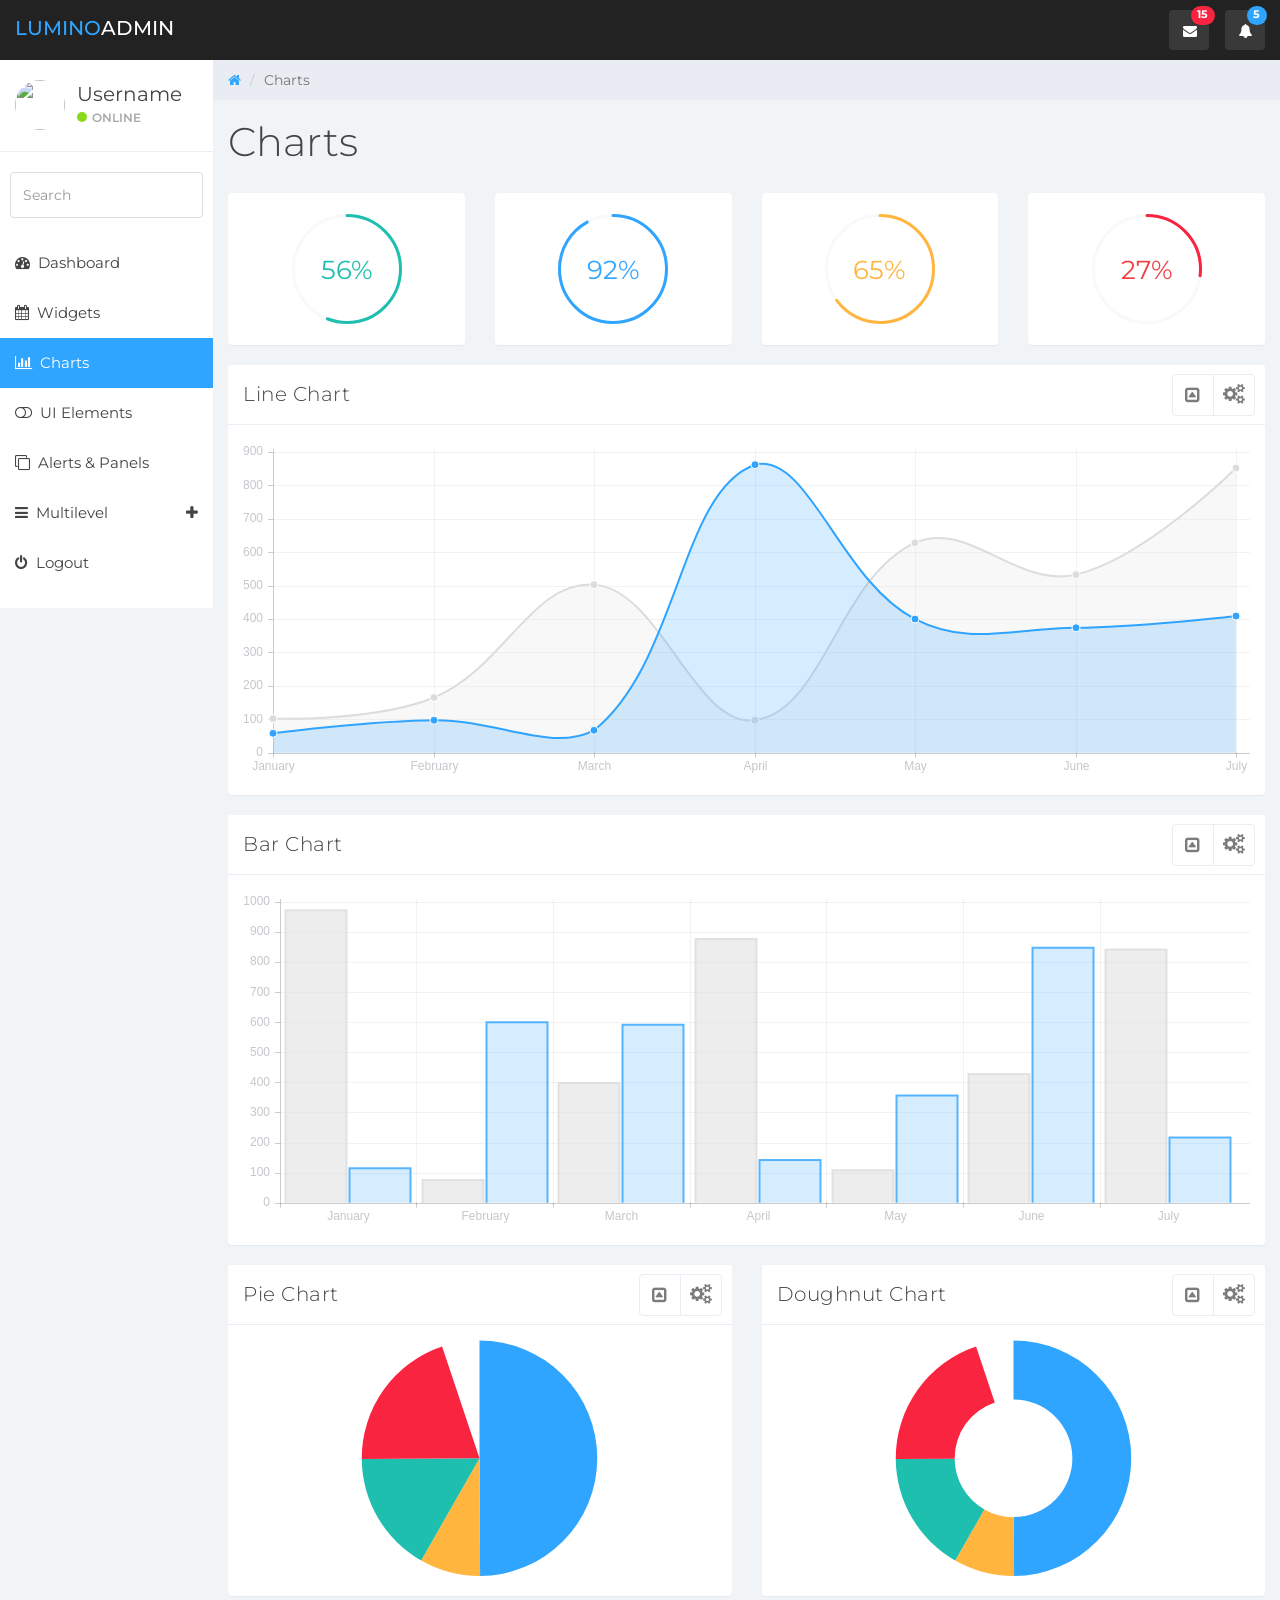
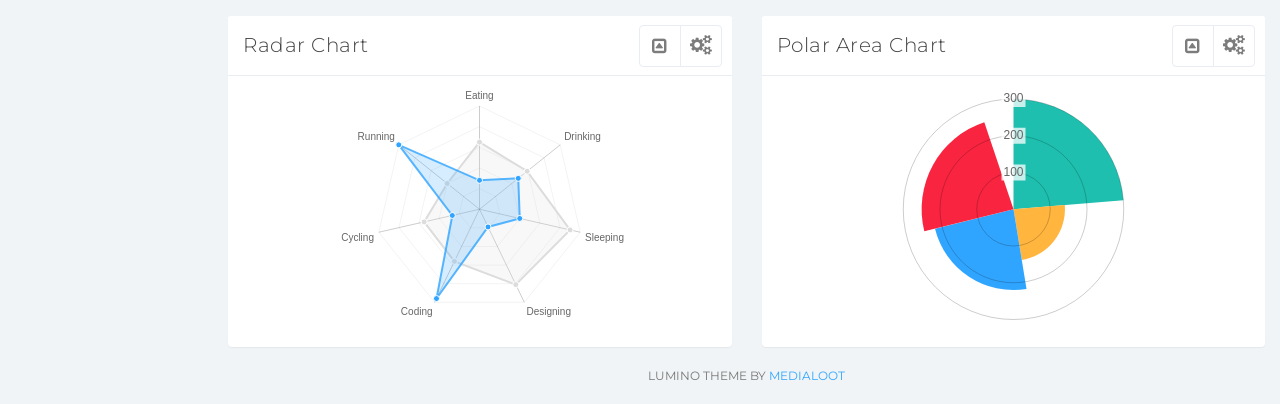
==== examples/Lumino Admin Bootstrap Template/lumino/charts.html @ a5c11920 "first commit" ====
<!DOCTYPE html>
<html>
<head>
	<meta charset="utf-8">
	<meta name="viewport" content="width=device-width, initial-scale=1">
	<title>Lumino - Charts</title>
	<link href="css/bootstrap.min.css" rel="stylesheet">
	<link href="css/font-awesome.min.css" rel="stylesheet">
	<link href="css/datepicker3.css" rel="stylesheet">
	<link href="css/styles.css" rel="stylesheet">
	
	<!--Custom Font-->
	<link href="https://fonts.googleapis.com/css?family=Montserrat:300,300i,400,400i,500,500i,600,600i,700,700i" rel="stylesheet">
	<!--[if lt IE 9]>
	<script src="js/html5shiv.js"></script>
	<script src="js/respond.min.js"></script>
	<![endif]-->
</head>
<body>
	<nav class="navbar navbar-custom navbar-fixed-top" role="navigation">
		<div class="container-fluid">
			<div class="navbar-header">
				<button type="button" class="navbar-toggle collapsed" data-toggle="collapse" data-target="#sidebar-collapse"><span class="sr-only">Toggle navigation</span>
					<span class="icon-bar"></span>
					<span class="icon-bar"></span>
					<span class="icon-bar"></span></button>
				<a class="navbar-brand" href="#"><span>Lumino</span>Admin</a>
				<ul class="nav navbar-top-links navbar-right">
					<li class="dropdown"><a class="dropdown-toggle count-info" data-toggle="dropdown" href="#">
						<em class="fa fa-envelope"></em><span class="label label-danger">15</span>
					</a>
						<ul class="dropdown-menu dropdown-messages">
							<li>
								<div class="dropdown-messages-box"><a href="profile.html" class="pull-left">
									<img alt="image" class="img-circle" src="http://placehold.it/40/30a5ff/fff">
									</a>
									<div class="message-body"><small class="pull-right">3 mins ago</small>
										<a href="#"><strong>John Doe</strong> commented on <strong>your photo</strong>.</a>
									<br /><small class="text-muted">1:24 pm - 25/03/2015</small></div>
								</div>
							</li>
							<li class="divider"></li>
							<li>
								<div class="dropdown-messages-box"><a href="profile.html" class="pull-left">
									<img alt="image" class="img-circle" src="http://placehold.it/40/30a5ff/fff">
									</a>
									<div class="message-body"><small class="pull-right">1 hour ago</small>
										<a href="#">New message from <strong>Jane Doe</strong>.</a>
									<br /><small class="text-muted">12:27 pm - 25/03/2015</small></div>
								</div>
							</li>
							<li class="divider"></li>
							<li>
								<div class="all-button"><a href="#">
									<em class="fa fa-inbox"></em> <strong>All Messages</strong>
								</a></div>
							</li>
						</ul>
					</li>
					<li class="dropdown"><a class="dropdown-toggle count-info" data-toggle="dropdown" href="#">
						<em class="fa fa-bell"></em><span class="label label-info">5</span>
					</a>
						<ul class="dropdown-menu dropdown-alerts">
							<li><a href="#">
								<div><em class="fa fa-envelope"></em> 1 New Message
									<span class="pull-right text-muted small">3 mins ago</span></div>
							</a></li>
							<li class="divider"></li>
							<li><a href="#">
								<div><em class="fa fa-heart"></em> 12 New Likes
									<span class="pull-right text-muted small">4 mins ago</span></div>
							</a></li>
							<li class="divider"></li>
							<li><a href="#">
								<div><em class="fa fa-user"></em> 5 New Followers
									<span class="pull-right text-muted small">4 mins ago</span></div>
							</a></li>
						</ul>
					</li>
				</ul>
			</div>
		</div><!-- /.container-fluid -->
	</nav>
	<div id="sidebar-collapse" class="col-sm-3 col-lg-2 sidebar">
		<div class="profile-sidebar">
			<div class="profile-userpic">
				<img src="http://placehold.it/50/30a5ff/fff" class="img-responsive" alt="">
			</div>
			<div class="profile-usertitle">
				<div class="profile-usertitle-name">Username</div>
				<div class="profile-usertitle-status"><span class="indicator label-success"></span>Online</div>
			</div>
			<div class="clear"></div>
		</div>
		<div class="divider"></div>
		<form role="search">
			<div class="form-group">
				<input type="text" class="form-control" placeholder="Search">
			</div>
		</form>
		<ul class="nav menu">
			<li><a href="index.html"><em class="fa fa-dashboard">&nbsp;</em> Dashboard</a></li>
			<li><a href="widgets.html"><em class="fa fa-calendar">&nbsp;</em> Widgets</a></li>
			<li class="active"><a href="charts.html"><em class="fa fa-bar-chart">&nbsp;</em> Charts</a></li>
			<li><a href="elements.html"><em class="fa fa-toggle-off">&nbsp;</em> UI Elements</a></li>
			<li><a href="panels.html"><em class="fa fa-clone">&nbsp;</em> Alerts &amp; Panels</a></li>
			<li class="parent "><a data-toggle="collapse" href="#sub-item-1">
				<em class="fa fa-navicon">&nbsp;</em> Multilevel <span data-toggle="collapse" href="#sub-item-1" class="icon pull-right"><em class="fa fa-plus"></em></span>
				</a>
				<ul class="children collapse" id="sub-item-1">
					<li><a class="" href="#">
						<span class="fa fa-arrow-right">&nbsp;</span> Sub Item 1
					</a></li>
					<li><a class="" href="#">
						<span class="fa fa-arrow-right">&nbsp;</span> Sub Item 2
					</a></li>
					<li><a class="" href="#">
						<span class="fa fa-arrow-right">&nbsp;</span> Sub Item 3
					</a></li>
				</ul>
			</li>
			<li><a href="login.html"><em class="fa fa-power-off">&nbsp;</em> Logout</a></li>
		</ul>
	</div><!--/.sidebar-->
		
	<div class="col-sm-9 col-sm-offset-3 col-lg-10 col-lg-offset-2 main">
		<div class="row">
			<ol class="breadcrumb">
				<li><a href="#">
					<em class="fa fa-home"></em>
				</a></li>
				<li class="active">Charts</li>
			</ol>
		</div><!--/.row-->
		
		<div class="row">
			<div class="col-lg-12">
				<h1 class="page-header">Charts</h1>
			</div>
		</div><!--/.row-->
		
		<div class="row">
			<div class="col-xs-6 col-md-3">
				<div class="panel panel-default">
					<div class="panel-body easypiechart-panel">
						<div class="easypiechart" id="easypiechart-teal" data-percent="56" ><span class="percent">56%</span></div>
					</div>
				</div>
			</div>
			<div class="col-xs-6 col-md-3">
				<div class="panel panel-default">
					<div class="panel-body easypiechart-panel">
						<div class="easypiechart" id="easypiechart-blue" data-percent="92" ><span class="percent">92%</span></div>
					</div>
				</div>
			</div>
			<div class="col-xs-6 col-md-3">
				<div class="panel panel-default">
					<div class="panel-body easypiechart-panel">
						<div class="easypiechart" id="easypiechart-orange" data-percent="65" ><span class="percent">65%</span></div>
					</div>
				</div>
			</div>
			<div class="col-xs-6 col-md-3">
				<div class="panel panel-default">
					<div class="panel-body easypiechart-panel">
						<div class="easypiechart" id="easypiechart-red" data-percent="27" ><span class="percent">27%</span></div>
					</div>
				</div>
			</div>
		</div><!--/.row-->
		
		<div class="row">
			<div class="col-lg-12">
				<div class="panel panel-default">
					<div class="panel-heading">
						Line Chart
						<ul class="pull-right panel-settings panel-button-tab-right">
							<li class="dropdown"><a class="pull-right dropdown-toggle" data-toggle="dropdown" href="#">
								<em class="fa fa-cogs"></em>
							</a>
								<ul class="dropdown-menu dropdown-menu-right">
									<li>
										<ul class="dropdown-settings">
											<li><a href="#">
												<em class="fa fa-cog"></em> Settings 1
											</a></li>
											<li class="divider"></li>
											<li><a href="#">
												<em class="fa fa-cog"></em> Settings 2
											</a></li>
											<li class="divider"></li>
											<li><a href="#">
												<em class="fa fa-cog"></em> Settings 3
											</a></li>
										</ul>
									</li>
								</ul>
							</li>
						</ul>
						<span class="pull-right clickable panel-toggle panel-button-tab-left"><em class="fa fa-toggle-up"></em></span></div>
					<div class="panel-body">
						<div class="canvas-wrapper">
							<canvas class="main-chart" id="line-chart" height="200" width="600"></canvas>
						</div>
					</div>
				</div>
			</div>
		</div><!--/.row-->
		
		<div class="row">
			<div class="col-lg-12">
				<div class="panel panel-default">
					<div class="panel-heading">
						Bar Chart
						<ul class="pull-right panel-settings panel-button-tab-right">
							<li class="dropdown"><a class="pull-right dropdown-toggle" data-toggle="dropdown" href="#">
								<em class="fa fa-cogs"></em>
							</a>
								<ul class="dropdown-menu dropdown-menu-right">
									<li>
										<ul class="dropdown-settings">
											<li><a href="#">
												<em class="fa fa-cog"></em> Settings 1
											</a></li>
											<li class="divider"></li>
											<li><a href="#">
												<em class="fa fa-cog"></em> Settings 2
											</a></li>
											<li class="divider"></li>
											<li><a href="#">
												<em class="fa fa-cog"></em> Settings 3
											</a></li>
										</ul>
									</li>
								</ul>
							</li>
						</ul>
						<span class="pull-right clickable panel-toggle panel-button-tab-left"><em class="fa fa-toggle-up"></em></span></div>
					<div class="panel-body">
						<div class="canvas-wrapper">
							<canvas class="main-chart" id="bar-chart" height="200" width="600"></canvas>
						</div>
					</div>
				</div>
			</div>
		</div><!--/.row-->		
		
		<div class="row">
			<div class="col-md-6">
				<div class="panel panel-default">
					<div class="panel-heading">
						Pie Chart
						<ul class="pull-right panel-settings panel-button-tab-right">
							<li class="dropdown"><a class="pull-right dropdown-toggle" data-toggle="dropdown" href="#">
								<em class="fa fa-cogs"></em>
							</a>
								<ul class="dropdown-menu dropdown-menu-right">
									<li>
										<ul class="dropdown-settings">
											<li><a href="#">
												<em class="fa fa-cog"></em> Settings 1
											</a></li>
											<li class="divider"></li>
											<li><a href="#">
												<em class="fa fa-cog"></em> Settings 2
											</a></li>
											<li class="divider"></li>
											<li><a href="#">
												<em class="fa fa-cog"></em> Settings 3
											</a></li>
										</ul>
									</li>
								</ul>
							</li>
						</ul>
						<span class="pull-right clickable panel-toggle panel-button-tab-left"><em class="fa fa-toggle-up"></em></span></div>
					<div class="panel-body">
						<div class="canvas-wrapper">
							<canvas class="chart" id="pie-chart" ></canvas>
						</div>
					</div>
				</div>
			</div>
			<div class="col-md-6">
				<div class="panel panel-default">
					<div class="panel-heading">
						Doughnut Chart
						<ul class="pull-right panel-settings panel-button-tab-right">
							<li class="dropdown"><a class="pull-right dropdown-toggle" data-toggle="dropdown" href="#">
								<em class="fa fa-cogs"></em>
							</a>
								<ul class="dropdown-menu dropdown-menu-right">
									<li>
										<ul class="dropdown-settings">
											<li><a href="#">
												<em class="fa fa-cog"></em> Settings 1
											</a></li>
											<li class="divider"></li>
											<li><a href="#">
												<em class="fa fa-cog"></em> Settings 2
											</a></li>
											<li class="divider"></li>
											<li><a href="#">
												<em class="fa fa-cog"></em> Settings 3
											</a></li>
										</ul>
									</li>
								</ul>
							</li>
						</ul>
						<span class="pull-right clickable panel-toggle panel-button-tab-left"><em class="fa fa-toggle-up"></em></span></div>
					<div class="panel-body">
						<div class="canvas-wrapper">
							<canvas class="chart" id="doughnut-chart" ></canvas>
						</div>
					</div>
				</div>
			</div>
		</div><!--/.row-->
		
		<div class="row">
			<div class="col-md-6">
				<div class="panel panel-default">
					<div class="panel-heading">
						Radar Chart
						<ul class="pull-right panel-settings panel-button-tab-right">
							<li class="dropdown"><a class="pull-right dropdown-toggle" data-toggle="dropdown" href="#">
								<em class="fa fa-cogs"></em>
							</a>
								<ul class="dropdown-menu dropdown-menu-right">
									<li>
										<ul class="dropdown-settings">
											<li><a href="#">
												<em class="fa fa-cog"></em> Settings 1
											</a></li>
											<li class="divider"></li>
											<li><a href="#">
												<em class="fa fa-cog"></em> Settings 2
											</a></li>
											<li class="divider"></li>
											<li><a href="#">
												<em class="fa fa-cog"></em> Settings 3
											</a></li>
										</ul>
									</li>
								</ul>
							</li>
						</ul>
						<span class="pull-right clickable panel-toggle panel-button-tab-left"><em class="fa fa-toggle-up"></em></span></div>
					<div class="panel-body">
						<div class="canvas-wrapper">
							<canvas class="chart" id="radar-chart" ></canvas>
						</div>
					</div>
				</div>
			</div>
			<div class="col-md-6">
				<div class="panel panel-default">
					<div class="panel-heading">
						Polar Area Chart
						<ul class="pull-right panel-settings panel-button-tab-right">
							<li class="dropdown"><a class="pull-right dropdown-toggle" data-toggle="dropdown" href="#">
								<em class="fa fa-cogs"></em>
							</a>
								<ul class="dropdown-menu dropdown-menu-right">
									<li>
										<ul class="dropdown-settings">
											<li><a href="#">
												<em class="fa fa-cog"></em> Settings 1
											</a></li>
											<li class="divider"></li>
											<li><a href="#">
												<em class="fa fa-cog"></em> Settings 2
											</a></li>
											<li class="divider"></li>
											<li><a href="#">
												<em class="fa fa-cog"></em> Settings 3
											</a></li>
										</ul>
									</li>
								</ul>
							</li>
						</ul>
						<span class="pull-right clickable panel-toggle panel-button-tab-left"><em class="fa fa-toggle-up"></em></span></div>
					<div class="panel-body">
						<div class="canvas-wrapper">
							<canvas class="chart" id="polar-area-chart" ></canvas>
						</div>
					</div>
				</div>
			</div>
			<div class="col-sm-12">
				<p class="back-link">Lumino Theme by <a href="https://www.medialoot.com">Medialoot</a></p>
			</div>
		</div><!--/.row-->
	</div>	<!--/.main-->
	  

	<script src="js/jquery-1.11.1.min.js"></script>
	<script src="js/bootstrap.min.js"></script>
	<script src="js/chart.min.js"></script>
	<script src="js/chart-data.js"></script>
	<script src="js/easypiechart.js"></script>
	<script src="js/easypiechart-data.js"></script>
	<script src="js/bootstrap-datepicker.js"></script>
	<script src="js/custom.js"></script>
	<script>
	window.onload = function () {
	var chart1 = document.getElementById("line-chart").getContext("2d");
	window.myLine = new Chart(chart1).Line(lineChartData, {
	responsive: true,
	scaleLineColor: "rgba(0,0,0,.2)",
	scaleGridLineColor: "rgba(0,0,0,.05)",
	scaleFontColor: "#c5c7cc"
	});
	var chart2 = document.getElementById("bar-chart").getContext("2d");
	window.myBar = new Chart(chart2).Bar(barChartData, {
	responsive: true,
	scaleLineColor: "rgba(0,0,0,.2)",
	scaleGridLineColor: "rgba(0,0,0,.05)",
	scaleFontColor: "#c5c7cc"
	});
	var chart3 = document.getElementById("doughnut-chart").getContext("2d");
	window.myDoughnut = new Chart(chart3).Doughnut(doughnutData, {
	responsive: true,
	segmentShowStroke: false
	});
	var chart4 = document.getElementById("pie-chart").getContext("2d");
	window.myPie = new Chart(chart4).Pie(pieData, {
	responsive: true,
	segmentShowStroke: false
	});
	var chart5 = document.getElementById("radar-chart").getContext("2d");
	window.myRadarChart = new Chart(chart5).Radar(radarData, {
	responsive: true,
	scaleLineColor: "rgba(0,0,0,.05)",
	angleLineColor: "rgba(0,0,0,.2)"
	});
	var chart6 = document.getElementById("polar-area-chart").getContext("2d");
	window.myPolarAreaChart = new Chart(chart6).PolarArea(polarData, {
	responsive: true,
	scaleLineColor: "rgba(0,0,0,.2)",
	segmentShowStroke: false
	});
};
	</script>	
</body>
</html>
---- examples/Lumino Admin Bootstrap Template/lumino/css/datepicker3.css ----
/*!
 * Datepicker for Bootstrap
 *
 * Copyright 2012 Stefan Petre
 * Improvements by Andrew Rowls
 * Licensed under the Apache License v2.0
 * http://www.apache.org/licenses/LICENSE-2.0
 *
 */
.datepicker {
  padding: 4px;
  border-radius: 4px;
  direction: ltr;
  /*.dow {
		border-top: 1px solid #ddd !important;
	}*/
}
.datepicker-inline {
  width: 220px;
}
.datepicker.datepicker-rtl {
  direction: rtl;
}
.datepicker.datepicker-rtl table tr td span {
  float: right;
}
.datepicker-dropdown {
  top: 0;
  left: 0;
}
.datepicker-dropdown:before {
  content: '';
  display: inline-block;
  border-left: 7px solid transparent;
  border-right: 7px solid transparent;
  border-bottom: 7px solid #ccc;
  border-top: 0;
  border-bottom-color: rgba(0, 0, 0, 0.2);
  position: absolute;
}
.datepicker-dropdown:after {
  content: '';
  display: inline-block;
  border-left: 6px solid transparent;
  border-right: 6px solid transparent;
  border-bottom: 6px solid #fff;
  border-top: 0;
  position: absolute;
}
.datepicker-dropdown.datepicker-orient-left:before {
  left: 6px;
}
.datepicker-dropdown.datepicker-orient-left:after {
  left: 7px;
}
.datepicker-dropdown.datepicker-orient-right:before {
  right: 6px;
}
.datepicker-dropdown.datepicker-orient-right:after {
  right: 7px;
}
.datepicker-dropdown.datepicker-orient-top:before {
  top: -7px;
}
.datepicker-dropdown.datepicker-orient-top:after {
  top: -6px;
}
.datepicker-dropdown.datepicker-orient-bottom:before {
  bottom: -7px;
  border-bottom: 0;
  border-top: 7px solid #999;
}
.datepicker-dropdown.datepicker-orient-bottom:after {
  bottom: -6px;
  border-bottom: 0;
  border-top: 6px solid #fff;
}
.datepicker > div {
  display: none;
}
.datepicker.days div.datepicker-days {
  display: block;
}
.datepicker.months div.datepicker-months {
  display: block;
}
.datepicker.years div.datepicker-years {
  display: block;
}
.datepicker table {
  margin: 0;
  -webkit-touch-callout: none;
  -webkit-user-select: none;
  -khtml-user-select: none;
  -moz-user-select: none;
  -ms-user-select: none;
  user-select: none;
}
.datepicker table tr td,
.datepicker table tr th {
  text-align: center;
  width: 30px;
  height: 30px;
  border-radius: 4px;
  border: none;
}
.table-striped .datepicker table tr td,
.table-striped .datepicker table tr th {
  background-color: transparent;
}
.datepicker table tr td.day:hover,
.datepicker table tr td.day.focused {
  background: #eeeeee;
  cursor: pointer;
}
.datepicker table tr td.old,
.datepicker table tr td.new {
  color: #999999;
}
.datepicker table tr td.disabled,
.datepicker table tr td.disabled:hover {
  background: none;
  color: #999999;
  cursor: default;
}
.datepicker table tr td.today,
.datepicker table tr td.today:hover,
.datepicker table tr td.today.disabled,
.datepicker table tr td.today.disabled:hover {
  color: #000000;
  background-color: #ffdb99;
  border-color: #ffb733;
}
.datepicker table tr td.today:hover,
.datepicker table tr td.today:hover:hover,
.datepicker table tr td.today.disabled:hover,
.datepicker table tr td.today.disabled:hover:hover,
.datepicker table tr td.today:focus,
.datepicker table tr td.today:hover:focus,
.datepicker table tr td.today.disabled:focus,
.datepicker table tr td.today.disabled:hover:focus,
.datepicker table tr td.today:active,
.datepicker table tr td.today:hover:active,
.datepicker table tr td.today.disabled:active,
.datepicker table tr td.today.disabled:hover:active,
.datepicker table tr td.today.active,
.datepicker table tr td.today:hover.active,
.datepicker table tr td.today.disabled.active,
.datepicker table tr td.today.disabled:hover.active,
.open .dropdown-toggle.datepicker table tr td.today,
.open .dropdown-toggle.datepicker table tr td.today:hover,
.open .dropdown-toggle.datepicker table tr td.today.disabled,
.open .dropdown-toggle.datepicker table tr td.today.disabled:hover {
  color: #000000;
  background-color: #ffcd70;
  border-color: #f59e00;
}
.datepicker table tr td.today:active,
.datepicker table tr td.today:hover:active,
.datepicker table tr td.today.disabled:active,
.datepicker table tr td.today.disabled:hover:active,
.datepicker table tr td.today.active,
.datepicker table tr td.today:hover.active,
.datepicker table tr td.today.disabled.active,
.datepicker table tr td.today.disabled:hover.active,
.open .dropdown-toggle.datepicker table tr td.today,
.open .dropdown-toggle.datepicker table tr td.today:hover,
.open .dropdown-toggle.datepicker table tr td.today.disabled,
.open .dropdown-toggle.datepicker table tr td.today.disabled:hover {
  background-image: none;
}
.datepicker table tr td.today.disabled,
.datepicker table tr td.today:hover.disabled,
.datepicker table tr td.today.disabled.disabled,
.datepicker table tr td.today.disabled:hover.disabled,
.datepicker table tr td.today[disabled],
.datepicker table tr td.today:hover[disabled],
.datepicker table tr td.today.disabled[disabled],
.datepicker table tr td.today.disabled:hover[disabled],
fieldset[disabled] .datepicker table tr td.today,
fieldset[disabled] .datepicker table tr td.today:hover,
fieldset[disabled] .datepicker table tr td.today.disabled,
fieldset[disabled] .datepicker table tr td.today.disabled:hover,
.datepicker table tr td.today.disabled:hover,
.datepicker table tr td.today:hover.disabled:hover,
.datepicker table tr td.today.disabled.disabled:hover,
.datepicker table tr td.today.disabled:hover.disabled:hover,
.datepicker table tr td.today[disabled]:hover,
.datepicker table tr td.today:hover[disabled]:hover,
.datepicker table tr td.today.disabled[disabled]:hover,
.datepicker table tr td.today.disabled:hover[disabled]:hover,
fieldset[disabled] .datepicker table tr td.today:hover,
fieldset[disabled] .datepicker table tr td.today:hover:hover,
fieldset[disabled] .datepicker table tr td.today.disabled:hover,
fieldset[disabled] .datepicker table tr td.today.disabled:hover:hover,
.datepicker table tr td.today.disabled:focus,
.datepicker table tr td.today:hover.disabled:focus,
.datepicker table tr td.today.disabled.disabled:focus,
.datepicker table tr td.today.disabled:hover.disabled:focus,
.datepicker table tr td.today[disabled]:focus,
.datepicker table tr td.today:hover[disabled]:focus,
.datepicker table tr td.today.disabled[disabled]:focus,
.datepicker table tr td.today.disabled:hover[disabled]:focus,
fieldset[disabled] .datepicker table tr td.today:focus,
fieldset[disabled] .datepicker table tr td.today:hover:focus,
fieldset[disabled] .datepicker table tr td.today.disabled:focus,
fieldset[disabled] .datepicker table tr td.today.disabled:hover:focus,
.datepicker table tr td.today.disabled:active,
.datepicker table tr td.today:hover.disabled:active,
.datepicker table tr td.today.disabled.disabled:active,
.datepicker table tr td.today.disabled:hover.disabled:active,
.datepicker table tr td.today[disabled]:active,
.datepicker table tr td.today:hover[disabled]:active,
.datepicker table tr td.today.disabled[disabled]:active,
.datepicker table tr td.today.disabled:hover[disabled]:active,
fieldset[disabled] .datepicker table tr td.today:active,
fieldset[disabled] .datepicker table tr td.today:hover:active,
fieldset[disabled] .datepicker table tr td.today.disabled:active,
fieldset[disabled] .datepicker table tr td.today.disabled:hover:active,
.datepicker table tr td.today.disabled.active,
.datepicker table tr td.today:hover.disabled.active,
.datepicker table tr td.today.disabled.disabled.active,
.datepicker table tr td.today.disabled:hover.disabled.active,
.datepicker table tr td.today[disabled].active,
.datepicker table tr td.today:hover[disabled].active,
.datepicker table tr td.today.disabled[disabled].active,
.datepicker table tr td.today.disabled:hover[disabled].active,
fieldset[disabled] .datepicker table tr td.today.active,
fieldset[disabled] .datepicker table tr td.today:hover.active,
fieldset[disabled] .datepicker table tr td.today.disabled.active,
fieldset[disabled] .datepicker table tr td.today.disabled:hover.active {
  background-color: #ffdb99;
  border-color: #ffb733;
}
.datepicker table tr td.today:hover:hover {
  color: #000;
}
.datepicker table tr td.today.active:hover {
  color: #fff;
}
.datepicker table tr td.range,
.datepicker table tr td.range:hover,
.datepicker table tr td.range.disabled,
.datepicker table tr td.range.disabled:hover {
  background: #eeeeee;
  border-radius: 0;
}
.datepicker table tr td.range.today,
.datepicker table tr td.range.today:hover,
.datepicker table tr td.range.today.disabled,
.datepicker table tr td.range.today.disabled:hover {
  color: #000000;
  background-color: #f7ca77;
  border-color: #f1a417;
  border-radius: 0;
}
.datepicker table tr td.range.today:hover,
.datepicker table tr td.range.today:hover:hover,
.datepicker table tr td.range.today.disabled:hover,
.datepicker table tr td.range.today.disabled:hover:hover,
.datepicker table tr td.range.today:focus,
.datepicker table tr td.range.today:hover:focus,
.datepicker table tr td.range.today.disabled:focus,
.datepicker table tr td.range.today.disabled:hover:focus,
.datepicker table tr td.range.today:active,
.datepicker table tr td.range.today:hover:active,
.datepicker table tr td.range.today.disabled:active,
.datepicker table tr td.range.today.disabled:hover:active,
.datepicker table tr td.range.today.active,
.datepicker table tr td.range.today:hover.active,
.datepicker table tr td.range.today.disabled.active,
.datepicker table tr td.range.today.disabled:hover.active,
.open .dropdown-toggle.datepicker table tr td.range.today,
.open .dropdown-toggle.datepicker table tr td.range.today:hover,
.open .dropdown-toggle.datepicker table tr td.range.today.disabled,
.open .dropdown-toggle.datepicker table tr td.range.today.disabled:hover {
  color: #000000;
  background-color: #f4bb51;
  border-color: #bf800c;
}
.datepicker table tr td.range.today:active,
.datepicker table tr td.range.today:hover:active,
.datepicker table tr td.range.today.disabled:active,
.datepicker table tr td.range.today.disabled:hover:active,
.datepicker table tr td.range.today.active,
.datepicker table tr td.range.today:hover.active,
.datepicker table tr td.range.today.disabled.active,
.datepicker table tr td.range.today.disabled:hover.active,
.open .dropdown-toggle.datepicker table tr td.range.today,
.open .dropdown-toggle.datepicker table tr td.range.today:hover,
.open .dropdown-toggle.datepicker table tr td.range.today.disabled,
.open .dropdown-toggle.datepicker table tr td.range.today.disabled:hover {
  background-image: none;
}
.datepicker table tr td.range.today.disabled,
.datepicker table tr td.range.today:hover.disabled,
.datepicker table tr td.range.today.disabled.disabled,
.datepicker table tr td.range.today.disabled:hover.disabled,
.datepicker table tr td.range.today[disabled],
.datepicker table tr td.range.today:hover[disabled],
.datepicker table tr td.range.today.disabled[disabled],
.datepicker table tr td.range.today.disabled:hover[disabled],
fieldset[disabled] .datepicker table tr td.range.today,
fieldset[disabled] .datepicker table tr td.range.today:hover,
fieldset[disabled] .datepicker table tr td.range.today.disabled,
fieldset[disabled] .datepicker table tr td.range.today.disabled:hover,
.datepicker table tr td.range.today.disabled:hover,
.datepicker table tr td.range.today:hover.disabled:hover,
.datepicker table tr td.range.today.disabled.disabled:hover,
.datepicker table tr td.range.today.disabled:hover.disabled:hover,
.datepicker table tr td.range.today[disabled]:hover,
.datepicker table tr td.range.today:hover[disabled]:hover,
.datepicker table tr td.range.today.disabled[disabled]:hover,
.datepicker table tr td.range.today.disabled:hover[disabled]:hover,
fieldset[disabled] .datepicker table tr td.range.today:hover,
fieldset[disabled] .datepicker table tr td.range.today:hover:hover,
fieldset[disabled] .datepicker table tr td.range.today.disabled:hover,
fieldset[disabled] .datepicker table tr td.range.today.disabled:hover:hover,
.datepicker table tr td.range.today.disabled:focus,
.datepicker table tr td.range.today:hover.disabled:focus,
.datepicker table tr td.range.today.disabled.disabled:focus,
.datepicker table tr td.range.today.disabled:hover.disabled:focus,
.datepicker table tr td.range.today[disabled]:focus,
.datepicker table tr td.range.today:hover[disabled]:focus,
.datepicker table tr td.range.today.disabled[disabled]:focus,
.datepicker table tr td.range.today.disabled:hover[disabled]:focus,
fieldset[disabled] .datepicker table tr td.range.today:focus,
fieldset[disabled] .datepicker table tr td.range.today:hover:focus,
fieldset[disabled] .datepicker table tr td.range.today.disabled:focus,
fieldset[disabled] .datepicker table tr td.range.today.disabled:hover:focus,
.datepicker table tr td.range.today.disabled:active,
.datepicker table tr td.range.today:hover.disabled:active,
.datepicker table tr td.range.today.disabled.disabled:active,
.datepicker table tr td.range.today.disabled:hover.disabled:active,
.datepicker table tr td.range.today[disabled]:active,
.datepicker table tr td.range.today:hover[disabled]:active,
.datepicker table tr td.range.today.disabled[disabled]:active,
.datepicker table tr td.range.today.disabled:hover[disabled]:active,
fieldset[disabled] .datepicker table tr td.range.today:active,
fieldset[disabled] .datepicker table tr td.range.today:hover:active,
fieldset[disabled] .datepicker table tr td.range.today.disabled:active,
fieldset[disabled] .datepicker table tr td.range.today.disabled:hover:active,
.datepicker table tr td.range.today.disabled.active,
.datepicker table tr td.range.today:hover.disabled.active,
.datepicker table tr td.range.today.disabled.disabled.active,
.datepicker table tr td.range.today.disabled:hover.disabled.active,
.datepicker table tr td.range.today[disabled].active,
.datepicker table tr td.range.today:hover[disabled].active,
.datepicker table tr td.range.today.disabled[disabled].active,
.datepicker table tr td.range.today.disabled:hover[disabled].active,
fieldset[disabled] .datepicker table tr td.range.today.active,
fieldset[disabled] .datepicker table tr td.range.today:hover.active,
fieldset[disabled] .datepicker table tr td.range.today.disabled.active,
fieldset[disabled] .datepicker table tr td.range.today.disabled:hover.active {
  background-color: #f7ca77;
  border-color: #f1a417;
}
.datepicker table tr td.selected,
.datepicker table tr td.selected:hover,
.datepicker table tr td.selected.disabled,
.datepicker table tr td.selected.disabled:hover {
  color: #ffffff;
  background-color: #999999;
  border-color: #555555;
  text-shadow: 0 -1px 0 rgba(0, 0, 0, 0.25);
}
.datepicker table tr td.selected:hover,
.datepicker table tr td.selected:hover:hover,
.datepicker table tr td.selected.disabled:hover,
.datepicker table tr td.selected.disabled:hover:hover,
.datepicker table tr td.selected:focus,
.datepicker table tr td.selected:hover:focus,
.datepicker table tr td.selected.disabled:focus,
.datepicker table tr td.selected.disabled:hover:focus,
.datepicker table tr td.selected:active,
.datepicker table tr td.selected:hover:active,
.datepicker table tr td.selected.disabled:active,
.datepicker table tr td.selected.disabled:hover:active,
.datepicker table tr td.selected.active,
.datepicker table tr td.selected:hover.active,
.datepicker table tr td.selected.disabled.active,
.datepicker table tr td.selected.disabled:hover.active,
.open .dropdown-toggle.datepicker table tr td.selected,
.open .dropdown-toggle.datepicker table tr td.selected:hover,
.open .dropdown-toggle.datepicker table tr td.selected.disabled,
.open .dropdown-toggle.datepicker table tr td.selected.disabled:hover {
  color: #ffffff;
  background-color: #858585;
  border-color: #373737;
}
.datepicker table tr td.selected:active,
.datepicker table tr td.selected:hover:active,
.datepicker table tr td.selected.disabled:active,
.datepicker table tr td.selected.disabled:hover:active,
.datepicker table tr td.selected.active,
.datepicker table tr td.selected:hover.active,
.datepicker table tr td.selected.disabled.active,
.datepicker table tr td.selected.disabled:hover.active,
.open .dropdown-toggle.datepicker table tr td.selected,
.open .dropdown-toggle.datepicker table tr td.selected:hover,
.open .dropdown-toggle.datepicker table tr td.selected.disabled,
.open .dropdown-toggle.datepicker table tr td.selected.disabled:hover {
  background-image: none;
}
.datepicker table tr td.selected.disabled,
.datepicker table tr td.selected:hover.disabled,
.datepicker table tr td.selected.disabled.disabled,
.datepicker table tr td.selected.disabled:hover.disabled,
.datepicker table tr td.selected[disabled],
.datepicker table tr td.selected:hover[disabled],
.datepicker table tr td.selected.disabled[disabled],
.datepicker table tr td.selected.disabled:hover[disabled],
fieldset[disabled] .datepicker table tr td.selected,
fieldset[disabled] .datepicker table tr td.selected:hover,
fieldset[disabled] .datepicker table tr td.selected.disabled,
fieldset[disabled] .datepicker table tr td.selected.disabled:hover,
.datepicker table tr td.selected.disabled:hover,
.datepicker table tr td.selected:hover.disabled:hover,
.datepicker table tr td.selected.disabled.disabled:hover,
.datepicker table tr td.selected.disabled:hover.disabled:hover,
.datepicker table tr td.selected[disabled]:hover,
.datepicker table tr td.selected:hover[disabled]:hover,
.datepicker table tr td.selected.disabled[disabled]:hover,
.datepicker table tr td.selected.disabled:hover[disabled]:hover,
fieldset[disabled] .datepicker table tr td.selected:hover,
fieldset[disabled] .datepicker table tr td.selected:hover:hover,
fieldset[disabled] .datepicker table tr td.selected.disabled:hover,
fieldset[disabled] .datepicker table tr td.selected.disabled:hover:hover,
.datepicker table tr td.selected.disabled:focus,
.datepicker table tr td.selected:hover.disabled:focus,
.datepicker table tr td.selected.disabled.disabled:focus,
.datepicker table tr td.selected.disabled:hover.disabled:focus,
.datepicker table tr td.selected[disabled]:focus,
.datepicker table tr td.selected:hover[disabled]:focus,
.datepicker table tr td.selected.disabled[disabled]:focus,
.datepicker table tr td.selected.disabled:hover[disabled]:focus,
fieldset[disabled] .datepicker table tr td.selected:focus,
fieldset[disabled] .datepicker table tr td.selected:hover:focus,
fieldset[disabled] .datepicker table tr td.selected.disabled:focus,
fieldset[disabled] .datepicker table tr td.selected.disabled:hover:focus,
.datepicker table tr td.selected.disabled:active,
.datepicker table tr td.selected:hover.disabled:active,
.datepicker table tr td.selected.disabled.disabled:active,
.datepicker table tr td.selected.disabled:hover.disabled:active,
.datepicker table tr td.selected[disabled]:active,
.datepicker table tr td.selected:hover[disabled]:active,
.datepicker table tr td.selected.disabled[disabled]:active,
.datepicker table tr td.selected.disabled:hover[disabled]:active,
fieldset[disabled] .datepicker table tr td.selected:active,
fieldset[disabled] .datepicker table tr td.selected:hover:active,
fieldset[disabled] .datepicker table tr td.selected.disabled:active,
fieldset[disabled] .datepicker table tr td.selected.disabled:hover:active,
.datepicker table tr td.selected.disabled.active,
.datepicker table tr td.selected:hover.disabled.active,
.datepicker table tr td.selected.disabled.disabled.active,
.datepicker table tr td.selected.disabled:hover.disabled.active,
.datepicker table tr td.selected[disabled].active,
.datepicker table tr td.selected:hover[disabled].active,
.datepicker table tr td.selected.disabled[disabled].active,
.datepicker table tr td.selected.disabled:hover[disabled].active,
fieldset[disabled] .datepicker table tr td.selected.active,
fieldset[disabled] .datepicker table tr td.selected:hover.active,
fieldset[disabled] .datepicker table tr td.selected.disabled.active,
fieldset[disabled] .datepicker table tr td.selected.disabled:hover.active {
  background-color: #999999;
  border-color: #555555;
}
.datepicker table tr td.active,
.datepicker table tr td.active:hover,
.datepicker table tr td.active.disabled,
.datepicker table tr td.active.disabled:hover {
  color: #ffffff;
  background-color: #428bca;
  border-color: #357ebd;
  text-shadow: 0 -1px 0 rgba(0, 0, 0, 0.25);
}
.datepicker table tr td.active:hover,
.datepicker table tr td.active:hover:hover,
.datepicker table tr td.active.disabled:hover,
.datepicker table tr td.active.disabled:hover:hover,
.datepicker table tr td.active:focus,
.datepicker table tr td.active:hover:focus,
.datepicker table tr td.active.disabled:focus,
.datepicker table tr td.active.disabled:hover:focus,
.datepicker table tr td.active:active,
.datepicker table tr td.active:hover:active,
.datepicker table tr td.active.disabled:active,
.datepicker table tr td.active.disabled:hover:active,
.datepicker table tr td.active.active,
.datepicker table tr td.active:hover.active,
.datepicker table tr td.active.disabled.active,
.datepicker table tr td.active.disabled:hover.active,
.open .dropdown-toggle.datepicker table tr td.active,
.open .dropdown-toggle.datepicker table tr td.active:hover,
.open .dropdown-toggle.datepicker table tr td.active.disabled,
.open .dropdown-toggle.datepicker table tr td.active.disabled:hover {
  color: #ffffff;
  background-color: #3276b1;
  border-color: #285e8e;
}
.datepicker table tr td.active:active,
.datepicker table tr td.active:hover:active,
.datepicker table tr td.active.disabled:active,
.datepicker table tr td.active.disabled:hover:active,
.datepicker table tr td.active.active,
.datepicker table tr td.active:hover.active,
.datepicker table tr td.active.disabled.active,
.datepicker table tr td.active.disabled:hover.active,
.open .dropdown-toggle.datepicker table tr td.active,
.open .dropdown-toggle.datepicker table tr td.active:hover,
.open .dropdown-toggle.datepicker table tr td.active.disabled,
.open .dropdown-toggle.datepicker table tr td.active.disabled:hover {
  background-image: none;
}
.datepicker table tr td.active.disabled,
.datepicker table tr td.active:hover.disabled,
.datepicker table tr td.active.disabled.disabled,
.datepicker table tr td.active.disabled:hover.disabled,
.datepicker table tr td.active[disabled],
.datepicker table tr td.active:hover[disabled],
.datepicker table tr td.active.disabled[disabled],
.datepicker table tr td.active.disabled:hover[disabled],
fieldset[disabled] .datepicker table tr td.active,
fieldset[disabled] .datepicker table tr td.active:hover,
fieldset[disabled] .datepicker table tr td.active.disabled,
fieldset[disabled] .datepicker table tr td.active.disabled:hover,
.datepicker table tr td.active.disabled:hover,
.datepicker table tr td.active:hover.disabled:hover,
.datepicker table tr td.active.disabled.disabled:hover,
.datepicker table tr td.active.disabled:hover.disabled:hover,
.datepicker table tr td.active[disabled]:hover,
.datepicker table tr td.active:hover[disabled]:hover,
.datepicker table tr td.active.disabled[disabled]:hover,
.datepicker table tr td.active.disabled:hover[disabled]:hover,
fieldset[disabled] .datepicker table tr td.active:hover,
fieldset[disabled] .datepicker table tr td.active:hover:hover,
fieldset[disabled] .datepicker table tr td.active.disabled:hover,
fieldset[disabled] .datepicker table tr td.active.disabled:hover:hover,
.datepicker table tr td.active.disabled:focus,
.datepicker table tr td.active:hover.disabled:focus,
.datepicker table tr td.active.disabled.disabled:focus,
.datepicker table tr td.active.disabled:hover.disabled:focus,
.datepicker table tr td.active[disabled]:focus,
.datepicker table tr td.active:hover[disabled]:focus,
.datepicker table tr td.active.disabled[disabled]:focus,
.datepicker table tr td.active.disabled:hover[disabled]:focus,
fieldset[disabled] .datepicker table tr td.active:focus,
fieldset[disabled] .datepicker table tr td.active:hover:focus,
fieldset[disabled] .datepicker table tr td.active.disabled:focus,
fieldset[disabled] .datepicker table tr td.active.disabled:hover:focus,
.datepicker table tr td.active.disabled:active,
.datepicker table tr td.active:hover.disabled:active,
.datepicker table tr td.active.disabled.disabled:active,
.datepicker table tr td.active.disabled:hover.disabled:active,
.datepicker table tr td.active[disabled]:active,
.datepicker table tr td.active:hover[disabled]:active,
.datepicker table tr td.active.disabled[disabled]:active,
.datepicker table tr td.active.disabled:hover[disabled]:active,
fieldset[disabled] .datepicker table tr td.active:active,
fieldset[disabled] .datepicker table tr td.active:hover:active,
fieldset[disabled] .datepicker table tr td.active.disabled:active,
fieldset[disabled] .datepicker table tr td.active.disabled:hover:active,
.datepicker table tr td.active.disabled.active,
.datepicker table tr td.active:hover.disabled.active,
.datepicker table tr td.active.disabled.disabled.active,
.datepicker table tr td.active.disabled:hover.disabled.active,
.datepicker table tr td.active[disabled].active,
.datepicker table tr td.active:hover[disabled].active,
.datepicker table tr td.active.disabled[disabled].active,
.datepicker table tr td.active.disabled:hover[disabled].active,
fieldset[disabled] .datepicker table tr td.active.active,
fieldset[disabled] .datepicker table tr td.active:hover.active,
fieldset[disabled] .datepicker table tr td.active.disabled.active,
fieldset[disabled] .datepicker table tr td.active.disabled:hover.active {
  background-color: #428bca;
  border-color: #357ebd;
}
.datepicker table tr td span {
  display: block;
  width: 23%;
  height: 54px;
  line-height: 54px;
  float: left;
  margin: 1%;
  cursor: pointer;
  border-radius: 4px;
}
.datepicker table tr td span:hover {
  background: #eeeeee;
}
.datepicker table tr td span.disabled,
.datepicker table tr td span.disabled:hover {
  background: none;
  color: #999999;
  cursor: default;
}
.datepicker table tr td span.active,
.datepicker table tr td span.active:hover,
.datepicker table tr td span.active.disabled,
.datepicker table tr td span.active.disabled:hover {
  color: #ffffff;
  background-color: #428bca;
  border-color: #357ebd;
  text-shadow: 0 -1px 0 rgba(0, 0, 0, 0.25);
}
.datepicker table tr td span.active:hover,
.datepicker table tr td span.active:hover:hover,
.datepicker table tr td span.active.disabled:hover,
.datepicker table tr td span.active.disabled:hover:hover,
.datepicker table tr td span.active:focus,
.datepicker table tr td span.active:hover:focus,
.datepicker table tr td span.active.disabled:focus,
.datepicker table tr td span.active.disabled:hover:focus,
.datepicker table tr td span.active:active,
.datepicker table tr td span.active:hover:active,
.datepicker table tr td span.active.disabled:active,
.datepicker table tr td span.active.disabled:hover:active,
.datepicker table tr td span.active.active,
.datepicker table tr td span.active:hover.active,
.datepicker table tr td span.active.disabled.active,
.datepicker table tr td span.active.disabled:hover.active,
.open .dropdown-toggle.datepicker table tr td span.active,
.open .dropdown-toggle.datepicker table tr td span.active:hover,
.open .dropdown-toggle.datepicker table tr td span.active.disabled,
.open .dropdown-toggle.datepicker table tr td span.active.disabled:hover {
  color: #ffffff;
  background-color: #3276b1;
  border-color: #285e8e;
}
.datepicker table tr td span.active:active,
.datepicker table tr td span.active:hover:active,
.datepicker table tr td span.active.disabled:active,
.datepicker table tr td span.active.disabled:hover:active,
.datepicker table tr td span.active.active,
.datepicker table tr td span.active:hover.active,
.datepicker table tr td span.active.disabled.active,
.datepicker table tr td span.active.disabled:hover.active,
.open .dropdown-toggle.datepicker table tr td span.active,
.open .dropdown-toggle.datepicker table tr td span.active:hover,
.open .dropdown-toggle.datepicker table tr td span.active.disabled,
.open .dropdown-toggle.datepicker table tr td span.active.disabled:hover {
  background-image: none;
}
.datepicker table tr td span.active.disabled,
.datepicker table tr td span.active:hover.disabled,
.datepicker table tr td span.active.disabled.disabled,
.datepicker table tr td span.active.disabled:hover.disabled,
.datepicker table tr td span.active[disabled],
.datepicker table tr td span.active:hover[disabled],
.datepicker table tr td span.active.disabled[disabled],
.datepicker table tr td span.active.disabled:hover[disabled],
fieldset[disabled] .datepicker table tr td span.active,
fieldset[disabled] .datepicker table tr td span.active:hover,
fieldset[disabled] .datepicker table tr td span.active.disabled,
fieldset[disabled] .datepicker table tr td span.active.disabled:hover,
.datepicker table tr td span.active.disabled:hover,
.datepicker table tr td span.active:hover.disabled:hover,
.datepicker table tr td span.active.disabled.disabled:hover,
.datepicker table tr td span.active.disabled:hover.disabled:hover,
.datepicker table tr td span.active[disabled]:hover,
.datepicker table tr td span.active:hover[disabled]:hover,
.datepicker table tr td span.active.disabled[disabled]:hover,
.datepicker table tr td span.active.disabled:hover[disabled]:hover,
fieldset[disabled] .datepicker table tr td span.active:hover,
fieldset[disabled] .datepicker table tr td span.active:hover:hover,
fieldset[disabled] .datepicker table tr td span.active.disabled:hover,
fieldset[disabled] .datepicker table tr td span.active.disabled:hover:hover,
.datepicker table tr td span.active.disabled:focus,
.datepicker table tr td span.active:hover.disabled:focus,
.datepicker table tr td span.active.disabled.disabled:focus,
.datepicker table tr td span.active.disabled:hover.disabled:focus,
.datepicker table tr td span.active[disabled]:focus,
.datepicker table tr td span.active:hover[disabled]:focus,
.datepicker table tr td span.active.disabled[disabled]:focus,
.datepicker table tr td span.active.disabled:hover[disabled]:focus,
fieldset[disabled] .datepicker table tr td span.active:focus,
fieldset[disabled] .datepicker table tr td span.active:hover:focus,
fieldset[disabled] .datepicker table tr td span.active.disabled:focus,
fieldset[disabled] .datepicker table tr td span.active.disabled:hover:focus,
.datepicker table tr td span.active.disabled:active,
.datepicker table tr td span.active:hover.disabled:active,
.datepicker table tr td span.active.disabled.disabled:active,
.datepicker table tr td span.active.disabled:hover.disabled:active,
.datepicker table tr td span.active[disabled]:active,
.datepicker table tr td span.active:hover[disabled]:active,
.datepicker table tr td span.active.disabled[disabled]:active,
.datepicker table tr td span.active.disabled:hover[disabled]:active,
fieldset[disabled] .datepicker table tr td span.active:active,
fieldset[disabled] .datepicker table tr td span.active:hover:active,
fieldset[disabled] .datepicker table tr td span.active.disabled:active,
fieldset[disabled] .datepicker table tr td span.active.disabled:hover:active,
.datepicker table tr td span.active.disabled.active,
.datepicker table tr td span.active:hover.disabled.active,
.datepicker table tr td span.active.disabled.disabled.active,
.datepicker table tr td span.active.disabled:hover.disabled.active,
.datepicker table tr td span.active[disabled].active,
.datepicker table tr td span.active:hover[disabled].active,
.datepicker table tr td span.active.disabled[disabled].active,
.datepicker table tr td span.active.disabled:hover[disabled].active,
fieldset[disabled] .datepicker table tr td span.active.active,
fieldset[disabled] .datepicker table tr td span.active:hover.active,
fieldset[disabled] .datepicker table tr td span.active.disabled.active,
fieldset[disabled] .datepicker table tr td span.active.disabled:hover.active {
  background-color: #428bca;
  border-color: #357ebd;
}
.datepicker table tr td span.old,
.datepicker table tr td span.new {
  color: #999999;
}
.datepicker th.datepicker-switch {
  width: 145px;
}
.datepicker thead tr:first-child th,
.datepicker tfoot tr th {
  cursor: pointer;
}
.datepicker thead tr:first-child th:hover,
.datepicker tfoot tr th:hover {
  background: #eeeeee;
}
.datepicker .cw {
  font-size: 10px;
  width: 12px;
  padding: 0 2px 0 5px;
  vertical-align: middle;
}
.datepicker thead tr:first-child th.cw {
  cursor: default;
  background-color: transparent;
}
.input-group.date .input-group-addon i {
  cursor: pointer;
  width: 16px;
  height: 16px;
}
.input-daterange input {
  text-align: center;
}
.input-daterange input:first-child {
  border-radius: 3px 0 0 3px;
}
.input-daterange input:last-child {
  border-radius: 0 3px 3px 0;
}
.input-daterange .input-group-addon {
  width: auto;
  min-width: 16px;
  padding: 4px 5px;
  font-weight: normal;
  line-height: 1.428571429;
  text-align: center;
  text-shadow: 0 1px 0 #fff;
  vertical-align: middle;
  background-color: #eeeeee;
  border: solid #cccccc;
  border-width: 1px 0;
  margin-left: -5px;
  margin-right: -5px;
}
.datepicker.dropdown-menu {
  position: absolute;
  top: 100%;
  left: 0;
  z-index: 1000;
  float: left;
  display: none;
  min-width: 160px;
  list-style: none;
  background-color: #ffffff;
  border: 1px solid #ccc;
  border: 1px solid rgba(0, 0, 0, 0.2);
  border-radius: 5px;
  -webkit-box-shadow: 0 5px 10px rgba(0, 0, 0, 0.2);
  -moz-box-shadow: 0 5px 10px rgba(0, 0, 0, 0.2);
  box-shadow: 0 5px 10px rgba(0, 0, 0, 0.2);
  -webkit-background-clip: padding-box;
  -moz-background-clip: padding;
  background-clip: padding-box;
  *border-right-width: 2px;
  *border-bottom-width: 2px;
  color: #333333;
  font-family: "Helvetica Neue", Helvetica, Arial, sans-serif;
  font-size: 13px;
  line-height: 1.428571429;
}
.datepicker.dropdown-menu th,
.datepicker.datepicker-inline th,
.datepicker.dropdown-menu td,
.datepicker.datepicker-inline td {
  padding: 0px 5px;
}
---- examples/Lumino Admin Bootstrap Template/lumino/css/styles.css ----
body {
  background: #f1f4f7;
  padding-top: 60px;
  font-size: 14px;
  color: #444444;
  font-family: "Montserrat", "Helvetica Neue", Helvetica, Arial, sans-serif; }

p {
  color: #777; }

a, a:hover, a:focus {
  color: #30a5ff; }

h1, h2, h3, h4, h5, h6 {
  color: #444444; }

h1 {
  font-weight: 300;
  font-size: 40px; }

h2 {
  font-weight: 300;
  margin-bottom: 20px; }

h3, h4 {
  font-weight: 300; }

.large {
  font-size: 2em; }

.text-muted {
  color: #c5c7cc; }

.color-gray {
  color: #444444; }

.color-blue {
  color: #30a5ff; }

.color-teal {
  color: #1ebfae; }

.color-orange {
  color: #ffb53e; }

.color-red {
  color: #f9243f; }

.no-padding {
  padding: 0;
  margin: 0; }

.fa-xl {
  font-size: 2em; }

input.form-control {
  border: 1px solid #ddd;
  box-shadow: none;
  height: 46px; }

.bootstrap-table input.form-control {
  height: 34px; }

.input-group-btn .btn {
  height: 46px; }

.form-control:focus {
  border: 1px solid #30a5ff;
  outline: 0;
  box-shadow: inset 0px 0px 0px 1px #30a5ff; }

.has-success .form-control, .has-success .form-control:focus {
  border: 1px solid #8ad919; }

.has-warning .form-control, .has-warning .form-control:focus {
  border: 1px solid #ffb53e; }

.has-error .form-control, .has-error .form-control:focus {
  border: 1px solid #f9243f; }

.navbar-custom {
  background: #222;
  height: 60px; }

.navbar-header .navbar-brand {
  color: #fff;
  font-size: 20px;
  text-transform: uppercase;
  font-weight: 500;
  height: 60px;
  padding-top: 18px; }

.navbar-header .navbar-brand span {
  color: #30a5ff; }

.navbar-toggle {
  background: rgba(255, 255, 255, 0.1);
  padding: 12px;
  margin-top: 10px; }

.navbar-toggle:hover {
  background: rgba(255, 255, 255, 0.05); }

.icon-bar {
  background: #fff; }

.dropdown {
  background: rgba(255, 255, 255, 0.1);
  float: left;
  margin: 10px 8px;
  padding: 0px;
  border-radius: 4px; }

.dropdown a.dropdown-toggle {
  color: #fff;
  height: 40px;
  width: 40px;
  padding-top: 11px;
  padding-left: 9px; }

.dropdown:hover {
  color: #fff;
  background: rgba(255, 255, 255, 0.2); }

.dropdown .label {
  top: -4px;
  left: 22px;
  padding-top: 4px;
  padding-bottom: 4px;
  position: absolute;
  border-radius: 9999px; }

.navbar-top-links li:last-child {
  margin-right: 15px; }

.nav > li > a:hover, .nav > li > a:focus, .nav .open > a, .nav .open > a:hover, .nav .open > a:focus {
  text-decoration: none;
  background-color: rgba(255, 255, 255, 0.2);
  background: none; }

.dropdown-messages {
  border: 1px solid #fff;
  width: 360px;
  background: rgba(255, 255, 255, 0.9);
  color: #444;
  font-size: 0.9em; }

.dropdown-messages img {
  margin: 5px 10px;
  float: left; }

.dropdown-messages .message-body {
  margin: 5px;
  float: left;
  width: 280px; }

.dropdown small {
  color: #999; }

.dropdown em {
  margin: 0 5px; }

.dropdown-menu > li > a {
  padding: 5px 10px; }

.dropdown-menu li .message-body a {
  color: #444; }

.dropdown-menu li a:hover {
  color: #30a5ff;
  text-decoration: none;
  background: none; }

.divider, .clear {
  clear: both; }

.dropdown-alerts {
  border: 1px solid #fff;
  width: 260px;
  background: rgba(255, 255, 255, 0.9);
  color: #444;
  font-size: 0.9em; }

.all-button a {
  text-align: center;
  color: #444;
  font-size: 12px;
  text-transform: uppercase;
  display: block; }

a.btn:hover, button:hover {
  opacity: 0.8; }

a.btn:active, button:active {
  box-shadow: inset 0px 0px 500px rgba(0, 0, 0, 0.1);
  opacity: 1; }

.btn-default, .btn-default:hover, .btn-default:focus, .btn-default:active, .btn-default.active, .open > .dropdown-toggle.btn-default, .btn-default.disabled, .btn-default[disabled], fieldset[disabled] .btn-default, .btn-default.disabled:hover, .btn-default[disabled]:hover, fieldset[disabled] .btn-default:hover, .btn-default.disabled:focus, .btn-default[disabled]:focus, fieldset[disabled] .btn-default:focus, .btn-default.disabled:active, .btn-default[disabled]:active, fieldset[disabled] .btn-default:active, .btn-default.disabled.active, .btn-default[disabled].active, fieldset[disabled] .btn-default.active {
  background-color: #e9ecf2;
  border-color: #e9ecf2;
  color: #1b3548; }

.btn-primary, .btn-primary:hover, .btn-primary:focus, .btn-primary:active, .btn-primary.active, .open > .dropdown-toggle.btn-primary, .btn-primary.disabled, .btn-primary[disabled], fieldset[disabled] .btn-primary, .btn-primary.disabled:hover, .btn-primary[disabled]:hover, fieldset[disabled] .btn-primary:hover, .btn-primary.disabled:focus, .btn-primary[disabled]:focus, fieldset[disabled] .btn-primary:focus, .btn-primary.disabled:active, .btn-primary[disabled]:active, fieldset[disabled] .btn-primary:active, .btn-primary.disabled.active, .btn-primary[disabled].active, fieldset[disabled] .btn-primary.active {
  background-color: #30a5ff;
  border-color: #30a5ff; }

.btn-success, .btn-success:hover, .btn-success:focus, .btn-success:active, .btn-success.active, .open > .dropdown-toggle.btn-success, .btn-success.disabled, .btn-success[disabled], fieldset[disabled] .btn-success, .btn-success.disabled:hover, .btn-success[disabled]:hover, fieldset[disabled] .btn-success:hover, .btn-success.disabled:focus, .btn-success[disabled]:focus, fieldset[disabled] .btn-success:focus, .btn-success.disabled:active, .btn-success[disabled]:active, fieldset[disabled] .btn-success:active, .btn-success.disabled.active, .btn-success[disabled].active, fieldset[disabled] .btn-success.active {
  background-color: #8ad919;
  border-color: #8ad919; }

.btn-warning, .btn-warning:hover, .btn-warning:focus, .btn-warning:active, .btn-warning.active, .open > .dropdown-toggle.btn-warning, .btn-warning.disabled, .btn-warning[disabled], fieldset[disabled] .btn-warning, .btn-warning.disabled:hover, .btn-warning[disabled]:hover, fieldset[disabled] .btn-warning:hover, .btn-warning.disabled:focus, .btn-warning[disabled]:focus, fieldset[disabled] .btn-warning:focus, .btn-warning.disabled:active, .btn-warning[disabled]:active, fieldset[disabled] .btn-warning:active, .btn-warning.disabled.active, .btn-warning[disabled].active, fieldset[disabled] .btn-warning.active {
  background-color: #ffb53e;
  border-color: #ffb53e; }

.btn-danger, .btn-danger:hover, .btn-danger:focus, .btn-danger:active, .btn-danger.active, .open > .dropdown-toggle.btn-danger, .btn-danger.disabled, .btn-danger[disabled], fieldset[disabled] .btn-danger, .btn-danger.disabled:hover, .btn-danger[disabled]:hover, fieldset[disabled] .btn-danger:hover, .btn-danger.disabled:focus, .btn-danger[disabled]:focus, fieldset[disabled] .btn-danger:focus, .btn-danger.disabled:active, .btn-danger[disabled]:active, fieldset[disabled] .btn-danger:active, .btn-danger.disabled.active, .btn-danger[disabled].active, fieldset[disabled] .btn-danger.active {
  background-color: #f9243f;
  border-color: #f9243f; }

.btn-link, .page-link, .text-primary {
  color: #30a5ff !important; }

.btn-link:focus, .btn-link:hover, .page-link:focus, .page-link:hover, a.text-primary:focus, a.text-primary:hover {
  color: #50b3ff !important; }

.bg-primary {
  color: #1b3548;
  background-color: #e9ecf2; }

a.bg-primary:hover {
  background-color: #e9ecf2; }

.bg-success, .bg-green {
  color: #fff;
  background-color: #8ad919; }

a.bg-success:hover, a.bg-green:hover {
  background-color: #8ad919; }

.bg-success a, .bg-green a {
  color: rgba(255, 255, 255, 0.75); }

.bg-teal {
  color: #fff;
  background-color: #1ebfae; }

a.bg-teal:hover {
  background-color: #1ebfae; }

.bg-teal a {
  color: rgba(255, 255, 255, 0.75); }

.bg-info, .bg-blue {
  color: #fff;
  background-color: #30a5ff; }

a.bg-info:hover, a.bg-blue:hover {
  background-color: #30a5ff; }

.bg-info a, .bg-blue a {
  color: rgba(255, 255, 255, 0.75); }

.bg-warning, .bg-orange {
  color: #fff;
  background-color: #ffb53e; }

a.bg-warning:hover, a.bg-orange:hover {
  background-color: #ffb53e; }

.bg-warning a, .bg-orange a {
  color: rgba(255, 255, 255, 0.75); }

.bg-danger, .bg-red {
  color: #fff;
  background-color: #f9243f; }

a.bg-danger:hover, a.bg-red:hover {
  background-color: #f9243f; }

.bg-danger a, .bg-red a {
  color: rgba(255, 255, 255, 0.75); }

a.label:hover, a.label:focus {
  color: #fff;
  text-decoration: none;
  cursor: pointer; }

.label:empty {
  display: none; }

.btn .label {
  position: relative;
  top: -1px; }

.label-default {
  background-color: #777; }

.label-default[href]:hover, .label-default[href]:focus {
  background-color: #5e5e5e; }

.label-primary {
  color: #1b3548;
  background-color: #e9ecf2; }

.label-primary[href]:hover, .label-primary[href]:focus {
  background-color: #e9ecf2; }

.label-success {
  background-color: #8ad919; }

.label-success[href]:hover, .label-success[href]:focus {
  background-color: #8ad919; }

.label-info {
  background-color: #30a5ff; }

.label-info[href]:hover, .label-info[href]:focus {
  background-color: #30a5ff; }

.label-warning {
  background-color: #ffb53e; }

.label-warning[href]:hover, .label-warning[href]:focus {
  background-color: #ec971f; }

.label-danger {
  background-color: #f9243f; }

.label-danger[href]:hover, .label-danger[href]:focus {
  background-color: #f9243f; }

.panel {
  border: 0; }

.panel-container {
  padding-top: 20px; }

.panel-heading .fa-toggle-up, .panel-heading .fa-toggle-down {
  font-size: 17px; }

.panel-primary > .panel-heading {
  background-color: #30a5ff;
  color: #fff;
  border: none; }

.panel-success > .panel-heading {
  background-color: #8ad919;
  color: #fff;
  border: none; }

.panel-info > .panel-heading {
  background-color: #30a5ff;
  color: #fff;
  border: none; }

.panel-warning > .panel-heading {
  background-color: #ffb53e;
  color: #fff;
  border: none; }

.panel-danger > .panel-heading {
  background-color: #f9243f;
  color: #fff;
  border: none; }

.panel-primary .panel-settings, .panel-primary .panel-toggle, .panel-success .panel-settings, .panel-success .panel-toggle, .panel-info .panel-settings, .panel-info .panel-toggle, .panel-warning .panel-settings, .panel-warning .panel-toggle, .panel-danger .panel-settings, .panel-danger .panel-toggle {
  border: none;
  color: #fff;
  background-color: rgba(255, 255, 255, 0.2); }

.panel-primary .panel-settings:hover, .panel-primary .panel-toggle:hover, .panel-success .panel-settings:hover, .panel-success .panel-toggle:hover, .panel-info .panel-settings:hover, .panel-info .panel-toggle:hover, .panel-warning .panel-settings:hover, .panel-warning .panel-toggle:hover, .panel-danger .panel-settings:hover, .panel-danger .panel-toggle:hover {
  border: none;
  color: #fff;
  background-color: rgba(255, 255, 255, 0.4); }

.panel-blue {
  background: #30a5ff;
  color: #fff; }

.panel-teal {
  background: #1ebfae;
  color: #fff; }

.panel-orange {
  background: #ffb53e;
  color: #fff; }

.panel-red {
  background: #f9243f;
  color: #fff; }

.dark-overlay {
  background: rgba(0, 0, 0, 0.05); }

.panel-blue p, .panel-teal p, .panel-orange p, .panel-red p {
  color: rgba(255, 255, 255, 0.75); }

.panel-heading {
  font-size: 20px;
  font-weight: 300;
  letter-spacing: 0.025em;
  height: 60px;
  line-height: 38px; }

.panel-default .panel-heading {
  background: #fff;
  border-bottom: 1px solid #e9ecf2;
  color: #444444; }

.panel-footer {
  background: #fff;
  border-top: 1px solid #e9ecf2; }

.panel-widget {
  padding: 10px 0;
  position: relative;
  box-shadow: none;
  border-radius: 0;
  background: none;
  text-align: center;
  color: #333; }

.panel-widget .panel-footer {
  border: 0;
  text-align: center; }

.panel-footer .input-group {
  padding: 0px;
  margin: 0 -5px; }

.panel-footer .input-group-btn:last-child > .btn, .panel-footer .input-group-btn:last-child > .btn-group {
  margin: 0; }

.panel-widget .panel-footer a {
  color: #999; }

.panel-widget .panel-footer a:hover {
  color: #666;
  text-decoration: none; }

.panel-widget .text-muted {
  margin-top: -6px;
  text-transform: uppercase;
  font-weight: bold;
  font-size: 0.8em; }

.panel-widget .large {
  color: #373b45;
  font-size: 3em; }

.panel-settings {
  list-style: none;
  padding: 0;
  margin: 0; }

.panel-settings .dropdown a.dropdown-toggle, .panel-settings a {
  padding: 0;
  background: none;
  color: #7c7c7c; }

.panel-settings a, .panel-toggle {
  width: 40px;
  padding: 2px 0 0 0; }

.panel-settings:hover, .panel-toggle:hover, .panel-settings .dropdown a.dropdown-toggle:hover, .panel-settings:active, .panel-toggle:active, .panel-settings .dropdown a.dropdown-toggle:active, .panel-settings:focus, .panel-toggle:focus, .panel-settings .dropdown a.dropdown-toggle:focus {
  background: #f1f4f7;
  color: #444444; }

.panel-settings, .panel-toggle {
  display: inline-block;
  margin: -1px -5px 0 15px !important;
  border-radius: 4px;
  text-align: center;
  border: 1px solid #e9ecf2;
  color: #7c7c7c;
  background: #fff;
  width: 42px; }

.panel-settings {
  width: 42px;
  border-top-right-radius: 4px;
  border-bottom-right-radius: 4px; }

.panel-settings li.dropdown {
  margin: 0;
  padding: 0; }

.dropdown-settings {
  border: 1px solid #fff;
  width: 220px;
  font-size: 0.9em;
  padding: 0; }

.dropdown-settings li {
  list-style: none;
  padding: 0 10px;
  width: 220px;
  height: 26px;
  line-height: 26px; }

.dropdown-settings .divider {
  margin: 7px 0; }

.dropdown-settings li a {
  padding: 0;
  margin: 0;
  display: inline-block;
  width: 100%;
  color: #444444; }

.clickable {
  cursor: pointer; }

.panel-heading span {
  margin: 0px;
  font-size: 14px; }

.panel-button-tab-right {
  margin-left: 4px !important;
  border-top-left-radius: 0;
  border-bottom-left-radius: 0; }

.panel-button-tab-left {
  border-top-right-radius: 0;
  border-bottom-right-radius: 0; }

.border-top {
  border-top: 1px solid #dadbda; }

.border-right {
  border-right: 1px solid #dadbda; }

.border-bottom {
  border-bottom: 1px solid #dadbda; }

.border-left {
  border-left: 1px solid #dadbda; }

.panel .border-top, .panel .border-right, .panel .border-bottom, .panel .border-left {
  border-color: #e9ecf2; }

.article {
  padding: 10px 0; }

.article:first-child {
  padding: 0 0 10px 0; }

.article h4 {
  margin-bottom: 10px; }

.article .date {
  text-align: center;
  margin: 5px auto;
  display: block; }

.article .date .text-muted {
  margin-top: -5px; }

.timeline {
  list-style: none;
  padding: 20px 0 20px;
  position: relative; }

.timeline:before {
  top: 0;
  bottom: 0;
  position: absolute;
  content: " ";
  width: 2px;
  background-color: #e9ecf2;
  left: 25px;
  margin-right: -1.5px; }

.timeline > li {
  margin-bottom: 20px;
  position: relative; }

.timeline > li:before, .timeline > li:after {
  content: " ";
  display: table; }

.timeline > li:after {
  clear: both; }

.timeline > li > .timeline-panel {
  width: calc( 100% - 65px );
  float: right;
  border: 1px solid #edeeed;
  border-radius: 2px;
  padding: 10px 20px;
  position: relative;
  box-shadow: none; }

.timeline > li > .timeline-panel:before {
  position: absolute;
  top: 26px;
  left: -11px;
  display: inline-block;
  border-top: 11px solid transparent;
  border-right: 11px solid #edeeed;
  border-left: 0 solid #edeeed;
  border-bottom: 11px solid transparent;
  content: " "; }

.timeline > li > .timeline-panel:after {
  position: absolute;
  top: 27px;
  left: -10px;
  display: inline-block;
  border-top: 10px solid transparent;
  border-right: 10px solid #fff;
  border-left: 0 solid #fff;
  border-bottom: 10px solid transparent;
  content: " "; }

.timeline > li > .timeline-badge {
  color: #fff;
  width: 46px;
  height: 46px;
  line-height: 51px;
  font-size: 1.4em;
  text-align: center;
  position: absolute;
  top: 16px;
  left: 0px;
  margin-right: -25px;
  background-color: #999999;
  z-index: 100;
  border-radius: 9999px; }

.timeline-badge.primary {
  background-color: #30a5ff !important; }

.timeline-badge.success {
  background-color: #8ad919 !important; }

.timeline-badge.warning {
  background-color: #ffb53e !important; }

.timeline-badge.danger {
  background-color: #f9243f !important; }

.timeline-badge.info {
  background-color: #30a5ff !important; }

.progress {
  height: 12px;
  margin-bottom: 20px;
  overflow: hidden;
  background-color: #f2f3f2;
  border-radius: 4px;
  -webkit-box-shadow: inset 0 1px 2px rgba(0, 0, 0, 0.1);
  box-shadow: inset 0 1px 2px rgba(0, 0, 0, 0.1); }

.progress-bar {
  float: left;
  width: 0;
  height: 100%;
  font-size: 12px;
  line-height: 20px;
  color: #fff;
  text-align: center;
  background-color: #30a5ff;
  box-shadow: inset 0 -1px 0 rgba(0, 0, 0, 0.1);
  -webkit-transition: width .6s ease;
  transition: width .6s ease; }

.progress-bar-success {
  background-color: #8ad919;
  background-image: none; }

.progress-bar-info, .progress-bar-blue {
  background-color: #30a5ff;
  background-image: none; }

.progress-bar-warning, .progress-bar-orange {
  background-color: #ffb53e;
  background-image: none; }

.progress-bar-danger, .progress-bar-red {
  background-color: #f9243f;
  background-image: none; }

.progress-bar-teal {
  background-color: #1ebfae;
  background-image: none; }

.jumbotron {
  background: #fff;
  border-bottom: 1px solid #e9ecf2;
  color: #444444; }

.panel .tabs {
  margin: 0;
  padding: 0; }

.nav-tabs {
  background: #f2f3f2;
  border: 0; }

.nav-tabs li a:hover {
  background: #fff; }

.nav-tabs li a, .nav-tabs li a:hover, .nav-tabs li.active a, .nav-tabs li.active a:hover {
  border: 0;
  padding: 15px 20px; }

.nav-tabs li.active a {
  color: #30a5ff; }

.nav-tabs li a {
  color: #999; }

.nav-pills {
  padding: 15px;
  padding-bottom: 0; }

.nav-pills li a, .nav-pills li a:hover, .nav-pills li.active a, .nav-pills li.active a:hover {
  border: 0;
  padding: 7px 15px; }

.nav-pills li.active a, .nav-pills li.active a:hover {
  background: #30a5ff; }

.tab-content {
  padding: 15px; }

.navbar {
  border: 0; }

.navbar input {
  border: 0;
  background: #444;
  color: #fff; }

.navbar input:focus {
  color: #fff;
  background: #555;
  border: 1px solid #30a5ff;
  outline: 0;
  box-shadow: inset 0px 0px 0px 1px #30a5ff; }

.user-menu {
  display: inline-block;
  margin-top: 14px;
  margin-right: 10px;
  float: right;
  list-style: none;
  padding: 0; }

.user-menu a {
  color: #fff; }

.user-menu a:hover, .user-menu a:focus {
  text-decoration: none; }

.sidebar {
  display: block;
  padding: 0;
  display: none;
  box-shadow: none;
  background: #fff; }

.sidebar ul {
  margin: 20px 0px; }

.sidebar form {
  padding: 10px 0 0 0;
  margin: 10px 10px 20px 10px; }

@media (min-width: 768px) {
  .sidebar {
    display: block;
    position: fixed;
    top: 60px;
    bottom: 0;
    left: 0;
    z-index: 1000;
    display: block;
    margin: 0;
    padding: 0;
    overflow-x: hidden;
    overflow-y: auto; }

  .navbar-header {
    width: 100%; } }
.sidebar ul.nav a:hover, .sidebar ul.nav li.parent ul li a:hover {
  text-decoration: none;
  background-color: #30a5ff;
  color: #fff; }

.sidebar ul.nav .active a, .sidebar ul.nav li.parent a.active, .sidebar ul.nav .active > a:hover, .sidebar ul.nav li.parent a.active:hover, .sidebar ul.nav .active > a:focus, .sidebar ul.nav li.parent a.active:focus {
  color: #fff;
  background-color: #30a5ff; }

.sidebar ul.nav ul, .sidebar ul.nav ul li {
  list-style: none;
  list-style-type: none; }

.sidebar ul.nav li a {
  height: 50px;
  font-size: 15px;
  line-height: 2em;
  color: #444444; }

.sidebar ul.nav ul.children {
  width: auto;
  padding: 0;
  margin: 0;
  background: #f9f9f9; }

.sidebar ul.nav ul.children li a {
  height: 40px;
  background: #f1f4f7;
  color: #444444; }

.sidebar ul.nav li.current a {
  background-color: #30a5ff;
  color: #fff !important; }

.sidebar ul.nav li.parent ul li a {
  border: none;
  display: block;
  padding-left: 30px;
  line-height: 40px;
  border-radius: 0; }

.sidebar ul.nav li.divider {
  border-bottom: 1px solid rgba(255, 255, 255, 0.1);
  margin: 0px 0; }

.profile-sidebar {
  padding: 10px 0;
  border-bottom: 1px solid #e9ecf2; }

.indicator {
  width: 10px;
  height: 10px;
  display: inline-block;
  border-radius: 9999px;
  margin-right: 5px; }

.profile-userpic img {
  float: left;
  margin: 10px 0px 0px 15px;
  width: 50px;
  height: 50px;
  border-radius: 9999px !important; }

.profile-usertitle {
  float: left;
  text-align: left;
  margin: 10px 0 0 12px; }

.profile-usertitle-name {
  font-size: 20px;
  margin-bottom: 0px; }

.profile-usertitle-status {
  text-transform: uppercase;
  color: #AAA;
  font-size: 12px;
  font-weight: 600;
  margin-bottom: 15px; }

.breadcrumb {
  border-radius: 0;
  padding: 10px 15px 10px 15px;
  background: #e9ecf2;
  margin: 0; }

h1.page-header {
  margin-top: 20px;
  border-bottom: 0; }

.main-chart {
  background: #fff; }

.easypiechart-panel {
  text-align: center;
  padding: 1px 0;
  margin-bottom: 20px; }

.placeholder h2 {
  margin-bottom: 0px; }

.donut {
  width: 100%; }

.easypiechart {
  position: relative;
  text-align: center;
  width: 120px;
  height: 120px;
  margin: 20px auto 10px auto; }

.easypiechart .percent {
  display: block;
  position: absolute;
  font-size: 26px;
  top: 38px;
  width: 120px; }

#easypiechart-blue .percent {
  color: #30a5ff; }

#easypiechart-teal .percent {
  color: #1ebfae; }

#easypiechart-orange .percent {
  color: #ffb53e; }

#easypiechart-red .percent {
  color: #ef4040; }

#calendar, .datepicker-inline {
  width: 100%; }

#calendar table {
  width: 100%; }

.datepicker-switch {
  font-size: 16px;
  height: 46px !important; }

.datepicker table tr td.old, .datepicker table tr td.new {
  color: #c5c7cc; }

.datepicker table tr td {
  padding: 10px !important; }

.datepicker table tr td.active, .datepicker table tr td.active:hover, .datepicker table tr td.active.disabled, .datepicker table tr td.active.disabled:hover, .datepicker table tr td.active:hover, .datepicker table tr td.active:hover:hover, .datepicker table tr td.active.disabled:hover, .datepicker table tr td.active.disabled:hover:hover, .datepicker table tr td.active:focus, .datepicker table tr td.active:hover:focus, .datepicker table tr td.active.disabled:focus, .datepicker table tr td.active.disabled:hover:focus, .datepicker table tr td.active:active, .datepicker table tr td.active:hover:active, .datepicker table tr td.active.disabled:active, .datepicker table tr td.active.disabled:hover:active, .datepicker table tr td.active.active, .datepicker table tr td.active:hover.active, .datepicker table tr td.active.disabled.active, .datepicker table tr td.active.disabled:hover.active, .open .dropdown-toggle.datepicker table tr td.active, .open .dropdown-toggle.datepicker table tr td.active:hover, .open .dropdown-toggle.datepicker table tr td.active.disabled, .open .dropdown-toggle.datepicker table tr td.active.disabled:hover {
  color: #ffffff;
  background-color: #30a5ff;
  text-shadow: none;
  border-color: #285e8e; }

.datepicker table tr td span:hover, .datepicker thead tr:first-child th:hover, .datepicker tfoot tr th:hover, .datepicker table tr td.day:hover, .datepicker table tr td.day.focused {
  background: rgba(0, 0, 0, 0.05); }

.todo-list {
  padding: 0;
  margin: -15px;
  background: #fff;
  color: #444444; }

.todo-list .checkbox input[type=checkbox] {
  margin: 0; }

.todo-list .checkbox {
  display: inline-block;
  margin: 0px; }

.panel-body input[type=checkbox]:checked + label {
  text-decoration: line-through;
  color: #777; }

.todo-list-item {
  list-style: none;
  line-height: 0.9;
  padding: 14px 15px 8px 15px; }

.todo-list-item:hover, a.todo-list-item:focus {
  text-decoration: none;
  background-color: #f6f6f6; }

.todo-list .fa-trash {
  color: #444444; }

.todo-list .fa-trash:hover {
  color: #ef4040; }

.chat .panel-body ul {
  list-style: none;
  margin: -15px;
  padding: 15px; }

.chat .panel-body ul li {
  margin-bottom: 10px;
  padding: 15px 5px;
  border-bottom: 1px solid #e9ecf2; }

.chat ul li.left .chat-body {
  margin-left: 80px; }

.chat ul li.right .chat-body {
  margin-right: 80px; }

.chat ul li .chat-body p {
  margin: 0; }

.chat .panel-body {
  overflow-y: scroll;
  height: 300px; }

.chat-body small {
  margin-left: 5px; }

.table {
  background: #fff; }

.fixed-table-container {
  border: 1px solid #e9ecf2; }

.fixed-table-container thead th {
  background: #f7f7f8;
  border-color: #ddd;
  color: #444444;
  font-weight: 300;
  font-size: 16px; }

.fixed-table-container tbody td {
  border: 1px solid #e9ecf2; }

.fixed-table-container tbody td:last-child {
  border-right: none; }

.table > thead > tr > th {
  border-bottom: 1px solid #e6e7e8;
  vertical-align: middle;
  height: 50px; }

.fixed-table-pagination .pagination {
  margin-top: 10px;
  margin-bottom: 0px; }

.fixed-table-pagination .pagination-detail {
  margin-top: 20px; }
  
p.back-link {
  text-align: center;
  margin-bottom: 20px;
  font-size: 12px;
  text-transform: uppercase; }
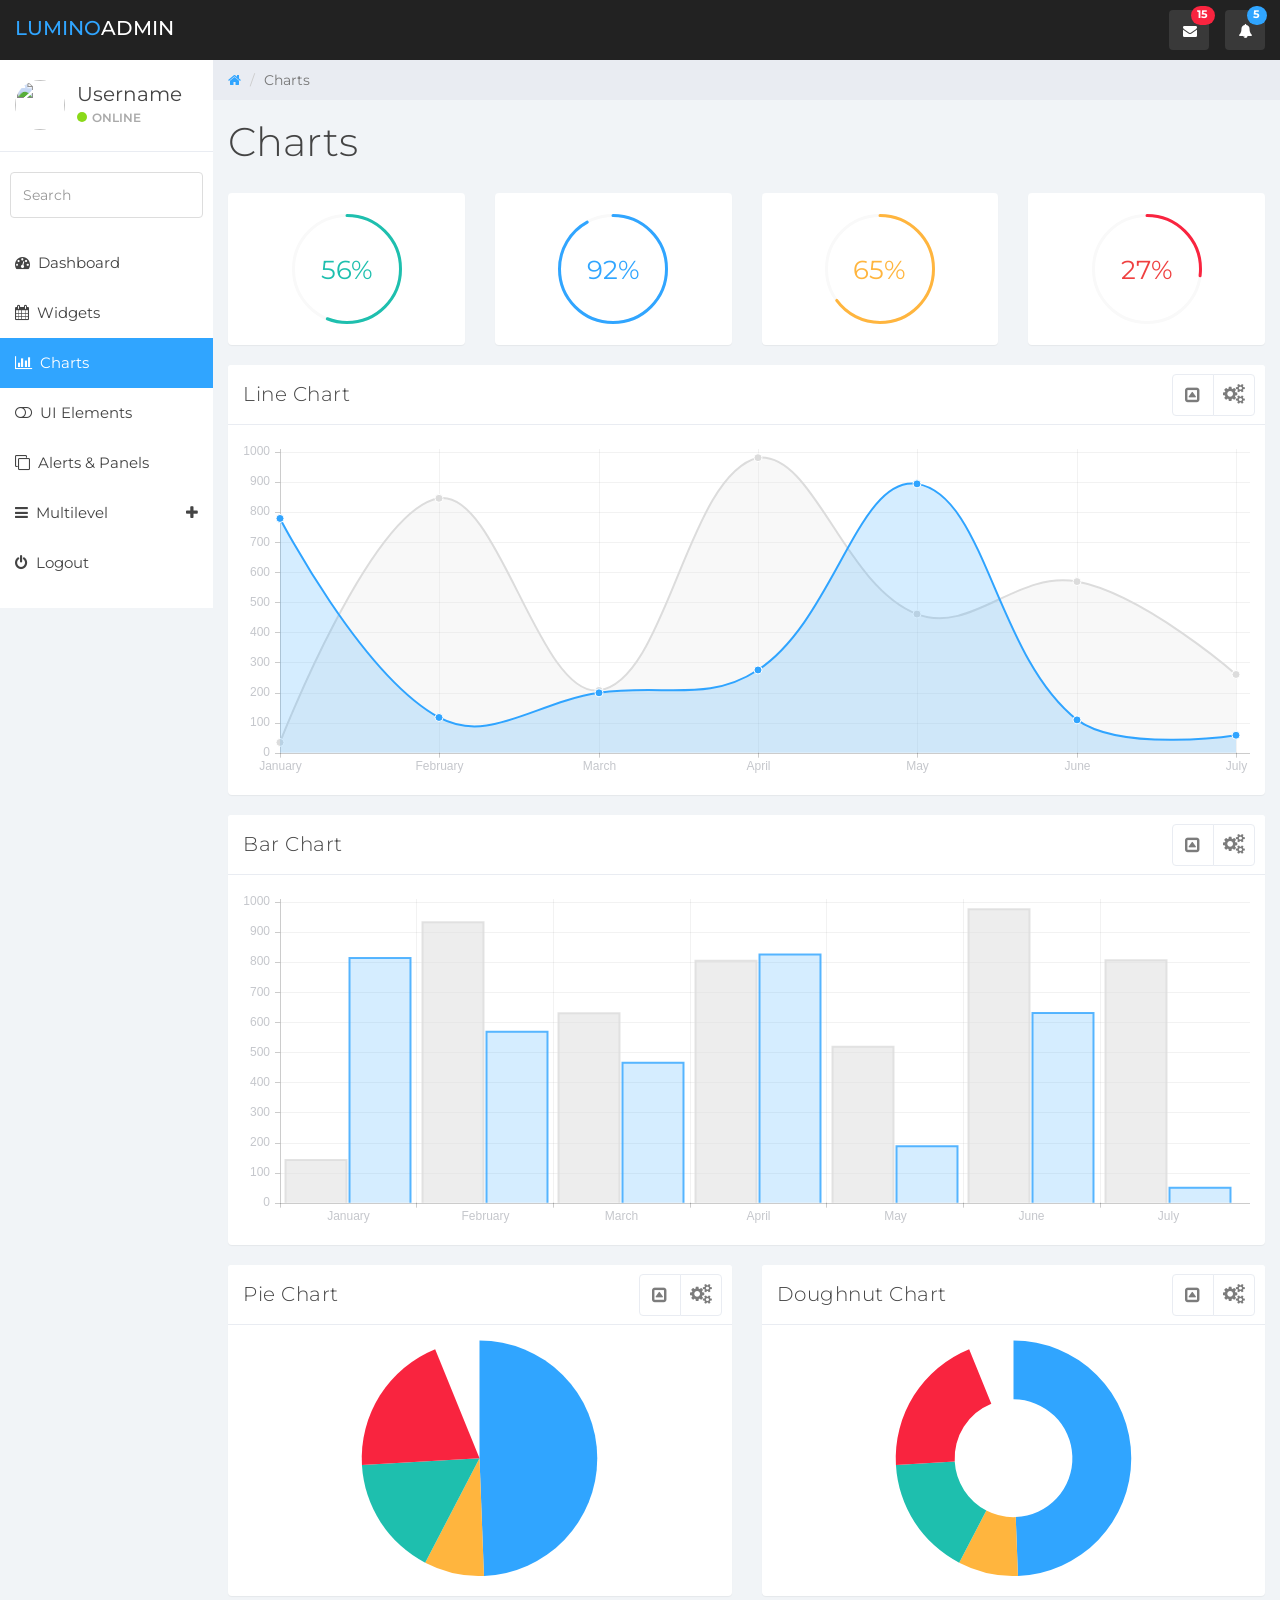
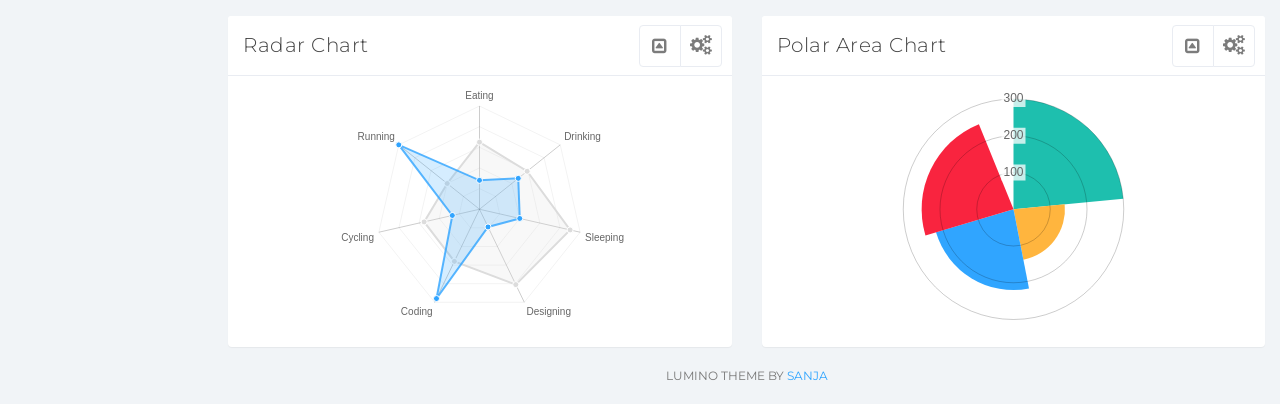
==== commit ce4b23e5: "first commit" ====
--- a/examples/Lumino Admin Bootstrap Template/lumino/charts.html
+++ b/examples/Lumino Admin Bootstrap Template/lumino/charts.html
@@ -391,7 +391,7 @@
 				</div>
 			</div>
 			<div class="col-sm-12">
-				<p class="back-link">Lumino Theme by <a href="https://www.medialoot.com">Medialoot</a></p>
+				<p class="back-link">Lumino Theme by <a href="https://www.sanja.com">sanja</a></p>
 			</div>
 		</div><!--/.row-->
 	</div>	<!--/.main-->
